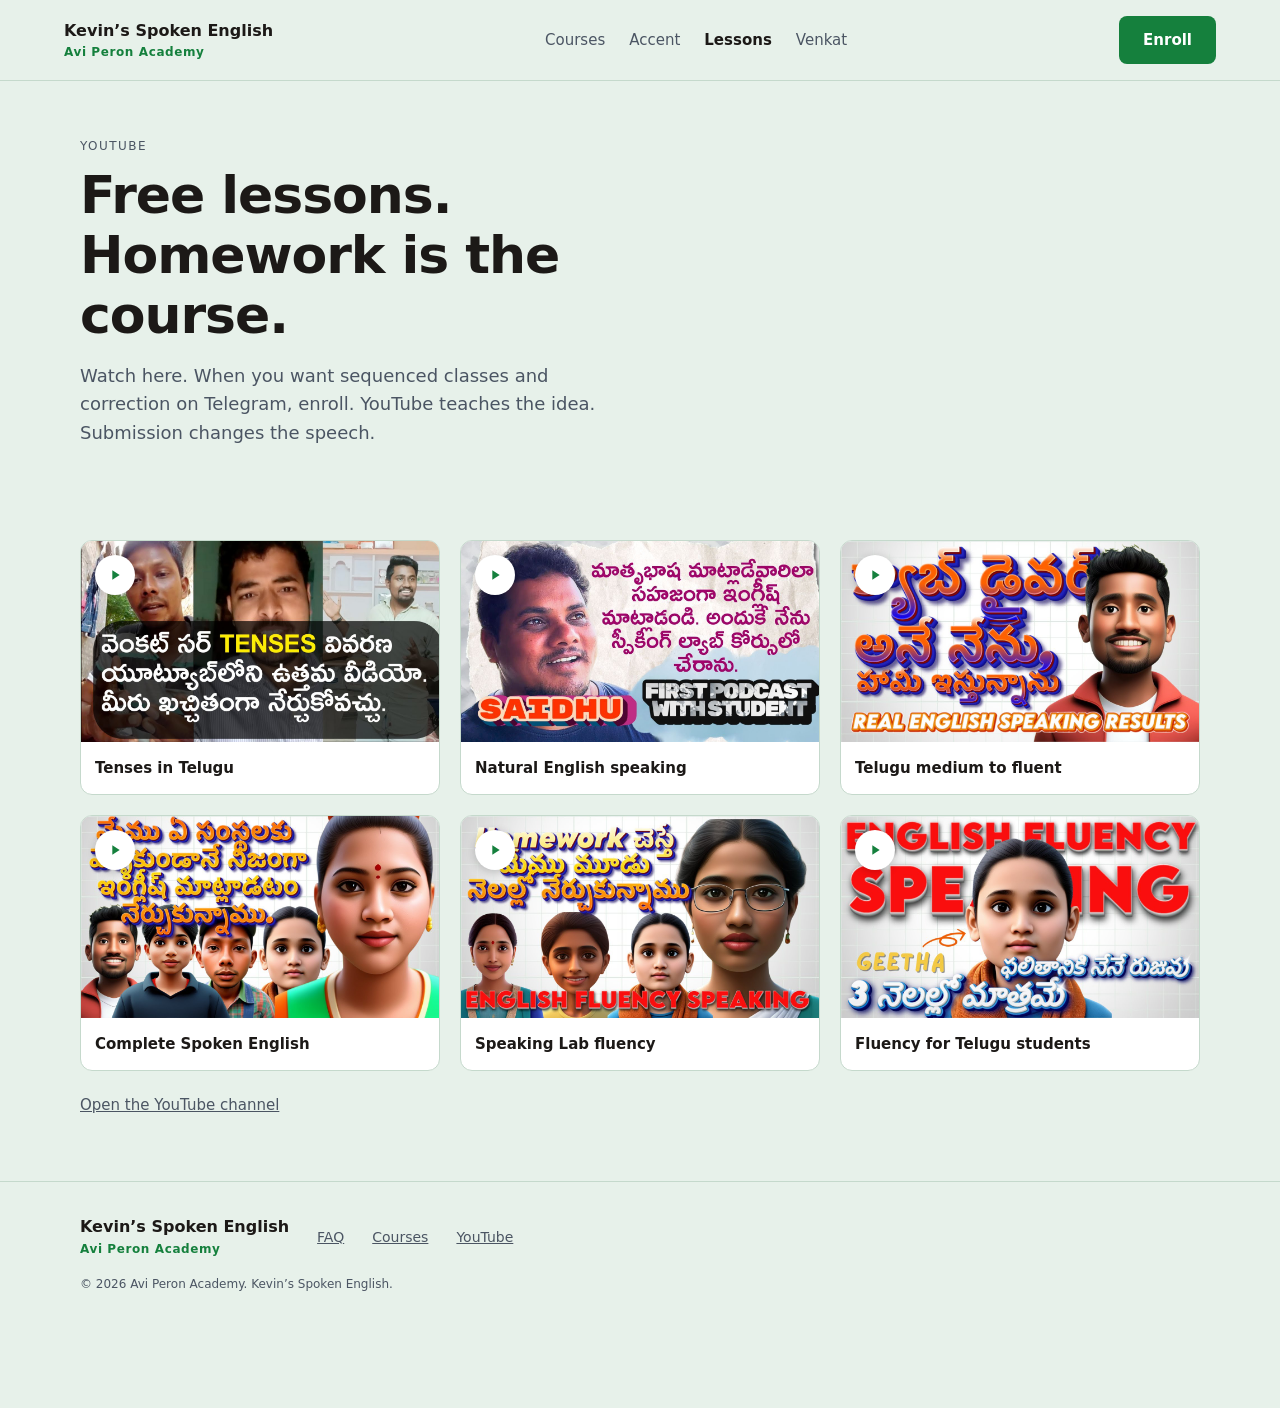
==== cinematic/lessons.html @ ac2fcbd2 "Publish Kevin’s Spoken English site to GitHub Pages. Host the cinematic landing pages from this repo" ====
<!DOCTYPE html>
<html lang="en-IN">
<head>
  <meta charset="UTF-8">
  <meta name="viewport" content="width=device-width, initial-scale=1">
  <title>Free lessons | Kevin's Spoken English</title>
  <meta name="description" content="Free Kevin’s Spoken English lessons on YouTube. Enroll when you want daily homework from Venkat.">
  <link rel="stylesheet" href="styles.css">
</head>
<body>
  <header class="nav">
    <a class="brand" href="index.html"><b>Kevin’s Spoken English</b><span>Avi Peron Academy</span></a>
    <nav class="nav-links">
      <a href="courses.html">Courses</a>
      <a href="accent.html">Accent</a>
      <a class="on" href="lessons.html">Lessons</a>
      <a href="venkat.html">Venkat</a>
    </nav>
    <a class="btn" href="courses.html">Enroll</a>
  </header>
  <main class="wrap">
    <section class="page-hero">
      <p class="eyebrow">YouTube</p>
      <h1>Free lessons. Homework is the course.</h1>
      <p class="lede">Watch here. When you want sequenced classes and correction on Telegram, enroll. YouTube teaches the idea. Submission changes the speech.</p>
    </section>
    <section class="section">
      <div class="yt">
        <a href="https://www.youtube.com/watch?v=aGidbKS23PA">
          <img src="media/yt-tenses.jpg" width="1280" height="720" alt="Tenses in Telugu">
          <span>Tenses in Telugu</span>
        </a>
        <a href="https://www.youtube.com/watch?v=5TQZawKigZc">
          <img src="media/yt-speak.jpg" width="1280" height="720" alt="Natural English speaking">
          <span>Natural English speaking</span>
        </a>
        <a href="https://www.youtube.com/watch?v=8cA1cVAwK2M">
          <img src="media/yt-fluent.jpg" width="1280" height="720" alt="Telugu medium to fluent">
          <span>Telugu medium to fluent</span>
        </a>
        <a href="https://www.youtube.com/watch?v=aSjN8jlffY4">
          <img src="media/yt-course.jpg" width="1280" height="720" alt="Complete Spoken English">
          <span>Complete Spoken English</span>
        </a>
        <a href="https://www.youtube.com/watch?v=JWqylkCuRIQ">
          <img src="media/yt-lab.jpg" width="1280" height="720" alt="Speaking Lab fluency">
          <span>Speaking Lab fluency</span>
        </a>
        <a href="https://www.youtube.com/watch?v=rbrtAsfa5Dc">
          <img src="media/yt-flow.jpg" width="1280" height="720" alt="Fluency for Telugu students">
          <span>Fluency for Telugu students</span>
        </a>
      </div>
      <a class="text-link" href="https://www.youtube.com/c/KevinsSpokenEnglish">Open the YouTube channel</a>
    </section>
  </main>
  <footer class="site-footer">
    <div class="wrap foot">
      <p class="brand"><b>Kevin’s Spoken English</b><span>Avi Peron Academy</span></p>
      <a href="faq.html">FAQ</a>
      <a href="courses.html">Courses</a>
      <a href="https://www.youtube.com/c/KevinsSpokenEnglish">YouTube</a>
    </div>
    <p class="wrap fine">© 2026 Avi Peron Academy. Kevin’s Spoken English.</p>
  </footer>
  <div class="mobile-bar">
    <a class="btn-ghost" href="https://wa.me/919059949657?text=Hi%20Venkat%2C%20I%20want%20to%20enroll%20in%20American%20Accent%20IPA%20Training%20in%20Telugu.">Accent</a>
    <a class="btn" href="https://www.aviperonacademy.com/kevinsspokenenglishinteluguredirect">10-Month Course</a>
  </div>
</body>
</html>
---- cinematic/styles.css ----
:root {
  --bg: #e7f1ea;
  --card: #fff;
  --ink: #1c1917;
  --muted: #4b5563;
  --line: #c5d9cc;
  --fill: #d7eadb;
  --primary: #15803d;
  --primary-hover: #166534;
  --btn: var(--primary);
  --btn-text: #fff;
  --font: system-ui, -apple-system, "Segoe UI", Roboto, "Noto Sans", "Noto Sans Telugu", sans-serif;
}
*, *::before, *::after { box-sizing: border-box; margin: 0; padding: 0; }
html { scroll-behavior: smooth; }
body {
  background: var(--bg);
  color: var(--ink);
  font-family: var(--font);
  line-height: 1.6;
  padding-bottom: 90px;
}
img { display: block; max-width: 100%; height: auto; }
a { color: inherit; }
.wrap { width: min(1120px, calc(100% - 40px)); margin: 0 auto; }

.nav {
  position: sticky; top: 0; z-index: 50;
  display: flex; align-items: center; justify-content: space-between;
  gap: 16px; padding: 16px 5vw;
  background: color-mix(in srgb, var(--bg) 90%, transparent);
  backdrop-filter: blur(12px);
  border-bottom: 1px solid var(--line);
}
.brand { display: flex; flex-direction: column; text-decoration: none; }
.brand b { font-size: 16px; }
.brand span { font-size: 12px; color: var(--primary); font-weight: 700; letter-spacing: 0.05em; }
.nav-links { display: flex; gap: 24px; }
.nav-links a { text-decoration: none; color: var(--muted); font-size: 15px; font-weight: 500; }
.nav-links a.on { color: var(--ink); font-weight: 650; }

.btn, .btn-ghost, .btn-wa, .btn-secondary {
  display: inline-flex; align-items: center; justify-content: center;
  padding: 12px 24px; text-decoration: none; font-weight: 700; font-size: 15px;
  border-radius: 8px;
}
.btn { background: var(--primary); color: #fff; }
.btn:hover { background: var(--primary-hover); }
.btn-wa { background: var(--primary); color: #fff; }
.btn-wa:hover { background: var(--primary-hover); }
.btn-ghost, .btn-secondary {
  border: 1px solid var(--line); background: #fff; color: var(--ink);
}
.btn-row { display: flex; flex-wrap: wrap; gap: 12px; }
.btn-full { width: 100%; }
.text-link { display: inline-block; margin-top: 14px; color: var(--muted); font-size: 15px; }

.hero {
  display: grid; grid-template-columns: 1.1fr 0.9fr;
  gap: 48px; align-items: center;
  padding: 56px 0 40px;
}
.page-hero { padding: 56px 0 8px; }
.badge {
  display: inline-block; padding: 6px 14px; border-radius: 20px;
  background: #f0fdf4; border: 1px solid #bbf7d0;
  color: var(--primary); font-size: 13px; font-weight: 700; margin-bottom: 16px;
}
h1 { font-size: clamp(34px, 4.5vw, 52px); line-height: 1.15; font-weight: 800; letter-spacing: -0.02em; max-width: 18ch; }
h2 { font-size: clamp(26px, 3.2vw, 36px); line-height: 1.2; font-weight: 800; }
h3 { font-size: 20px; margin: 8px 0 10px; }
.lede { color: var(--muted); font-size: 18px; max-width: 48ch; margin: 16px 0 20px; }
.te-sub {
  font-size: 17px; margin: 0 0 28px;
  background: var(--fill); padding: 12px 18px;
  border-left: 4px solid var(--primary); border-radius: 0 8px 8px 0;
}
.hero-media {
  border-radius: 16px; overflow: hidden;
  border: 1px solid var(--line);
  box-shadow: 0 10px 30px rgba(0, 0, 0, 0.06);
}
.hero-media img {
  width: 100%; height: min(560px, 72vh);
  object-fit: cover; object-position: center 18%;
}

.proof { background: #fff; border-top: 1px solid var(--line); border-bottom: 1px solid var(--line); }
.proof-row {
  display: grid; grid-template-columns: repeat(3, 1fr);
  gap: 24px; padding: 28px 0; text-align: center;
}
.proof-row b { display: block; font-size: 28px; font-weight: 800; color: var(--primary); }
.proof-row span { color: var(--muted); font-size: 14px; font-weight: 500; }

.section { padding: 64px 0; }
.band { background: #f4faf6; }
.section-title { text-align: center; max-width: 600px; margin: 0 auto 48px; }
.section-title p { color: var(--muted); font-size: 16px; margin-top: 12px; }
.eyebrow { font-size: 12px; letter-spacing: 0.12em; text-transform: uppercase; color: var(--muted); margin-bottom: 10px; }
.micro { margin-top: 14px; color: var(--muted); font-size: 13px; }

.steps { display: grid; grid-template-columns: repeat(4, 1fr); gap: 16px; }
.step {
  background: var(--card); border: 1px solid var(--line);
  padding: 24px; border-radius: 12px;
}
.step b { display: block; font-size: 12px; font-weight: 800; color: var(--primary); letter-spacing: 0.1em; text-transform: uppercase; margin-bottom: 8px; }
.step h3 { font-size: 18px; margin: 0 0 8px; }
.step p { font-size: 14px; color: var(--muted); }

.paths { display: grid; grid-template-columns: 1fr 1fr; gap: 32px; }
.card {
  background: var(--card); border: 1px solid var(--line);
  border-radius: 16px; padding: 36px;
  display: flex; flex-direction: column; justify-content: space-between;
  position: relative;
}
.card.featured { border: 2px solid var(--primary); }
.tag {
  position: absolute; top: 16px; right: 16px;
  background: #f0fdf4; color: var(--primary); border: 1px solid #bbf7d0;
  font-size: 11px; font-weight: 800; padding: 4px 10px; border-radius: 12px; text-transform: uppercase;
}
.price { font-size: 24px; font-weight: 800; margin: 16px 0; }
.price span { margin: 0; font-size: 14px; font-weight: 400; color: var(--muted); }
.card .lede { font-size: 15px; margin: 0; }
.card ul { list-style: none; margin: 20px 0 28px; }
.card li { font-size: 15px; color: var(--muted); margin-bottom: 10px; padding-left: 22px; position: relative; }
.card li::before { content: "✓"; position: absolute; left: 0; color: var(--primary); font-weight: 700; }

.yt {
  display: grid; grid-template-columns: repeat(3, 1fr);
  gap: 20px; margin: 0 0 8px;
}
.yt a {
  position: relative; text-decoration: none; background: var(--card);
  border: 1px solid var(--line); border-radius: 12px; overflow: hidden;
}
.yt img { width: 100%; aspect-ratio: 16 / 9; object-fit: cover; }
.yt a::after {
  content: ""; position: absolute; left: 14px; top: 14px;
  width: 40px; height: 40px; border-radius: 50%;
  background: #fff url("data:image/svg+xml,%3Csvg xmlns='http://www.w3.org/2000/svg' viewBox='0 0 24 24'%3E%3Cpath fill='%2315803d' d='M8 5v14l11-7z'/%3E%3C/svg%3E") center/16px no-repeat;
  box-shadow: 0 2px 10px rgba(0,0,0,.2);
}
.yt span { display: block; padding: 14px; font-size: 15px; font-weight: 600; }

.who { display: grid; grid-template-columns: 0.7fr 1.3fr; gap: 40px; align-items: center; }
.who img { width: 100%; aspect-ratio: 4 / 5; object-fit: cover; object-position: center top; border-radius: 16px; }

.method { display: grid; grid-template-columns: 1fr 1fr; gap: 20px; margin-top: 28px; }
.method div { padding: 22px; border: 1px solid var(--line); border-radius: 12px; background: var(--card); }

.social { display: flex; flex-wrap: wrap; gap: 12px; margin-top: 20px; }
.social a {
  padding: 10px 16px; border: 1px solid var(--line); text-decoration: none; font-size: 15px; border-radius: 8px; background: #fff;
}

.faq { max-width: 800px; margin: 0 auto; }
details {
  background: var(--card); border: 1px solid var(--line);
  border-radius: 8px; margin-bottom: 12px; padding: 18px 24px;
}
details summary {
  cursor: pointer; font-weight: 700; font-size: 16px; list-style: none;
  display: flex; justify-content: space-between; align-items: center; gap: 12px;
}
details summary::-webkit-details-marker { display: none; }
details summary::after { content: "+"; font-size: 20px; color: var(--primary); }
details[open] summary::after { content: "−"; }
details p { margin-top: 12px; color: var(--muted); font-size: 15px; }

.site-footer { border-top: 1px solid var(--line); padding: 32px 0 24px; }
.foot { display: flex; flex-wrap: wrap; gap: 16px 28px; align-items: center; }
.foot a { color: var(--muted); font-size: 14px; }
.fine { margin-top: 16px; color: var(--muted); font-size: 12px; }

.mobile-bar {
  display: none; position: fixed; left: 0; right: 0; bottom: 0; z-index: 100;
  gap: 12px; padding: 12px 16px calc(12px + env(safe-area-inset-bottom));
  background: color-mix(in srgb, #fff 95%, transparent);
  backdrop-filter: blur(10px);
  border-top: 1px solid var(--line);
}
.mobile-bar .btn, .mobile-bar .btn-ghost, .mobile-bar .btn-wa, .mobile-bar .btn-secondary { flex: 1; padding: 10px; font-size: 13px; }

@media (max-width: 860px) {
  .hero, .who, .proof-row, .yt, .paths, .method, .steps { grid-template-columns: 1fr; }
  .hero { padding-top: 32px; }
  .hero-media img { height: 420px; }
  .nav-links { display: none; }
  .mobile-bar { display: flex; }
  .yt { grid-template-columns: 1fr 1fr; }
}
@media (max-width: 520px) {
  .yt { grid-template-columns: 1fr; }
}
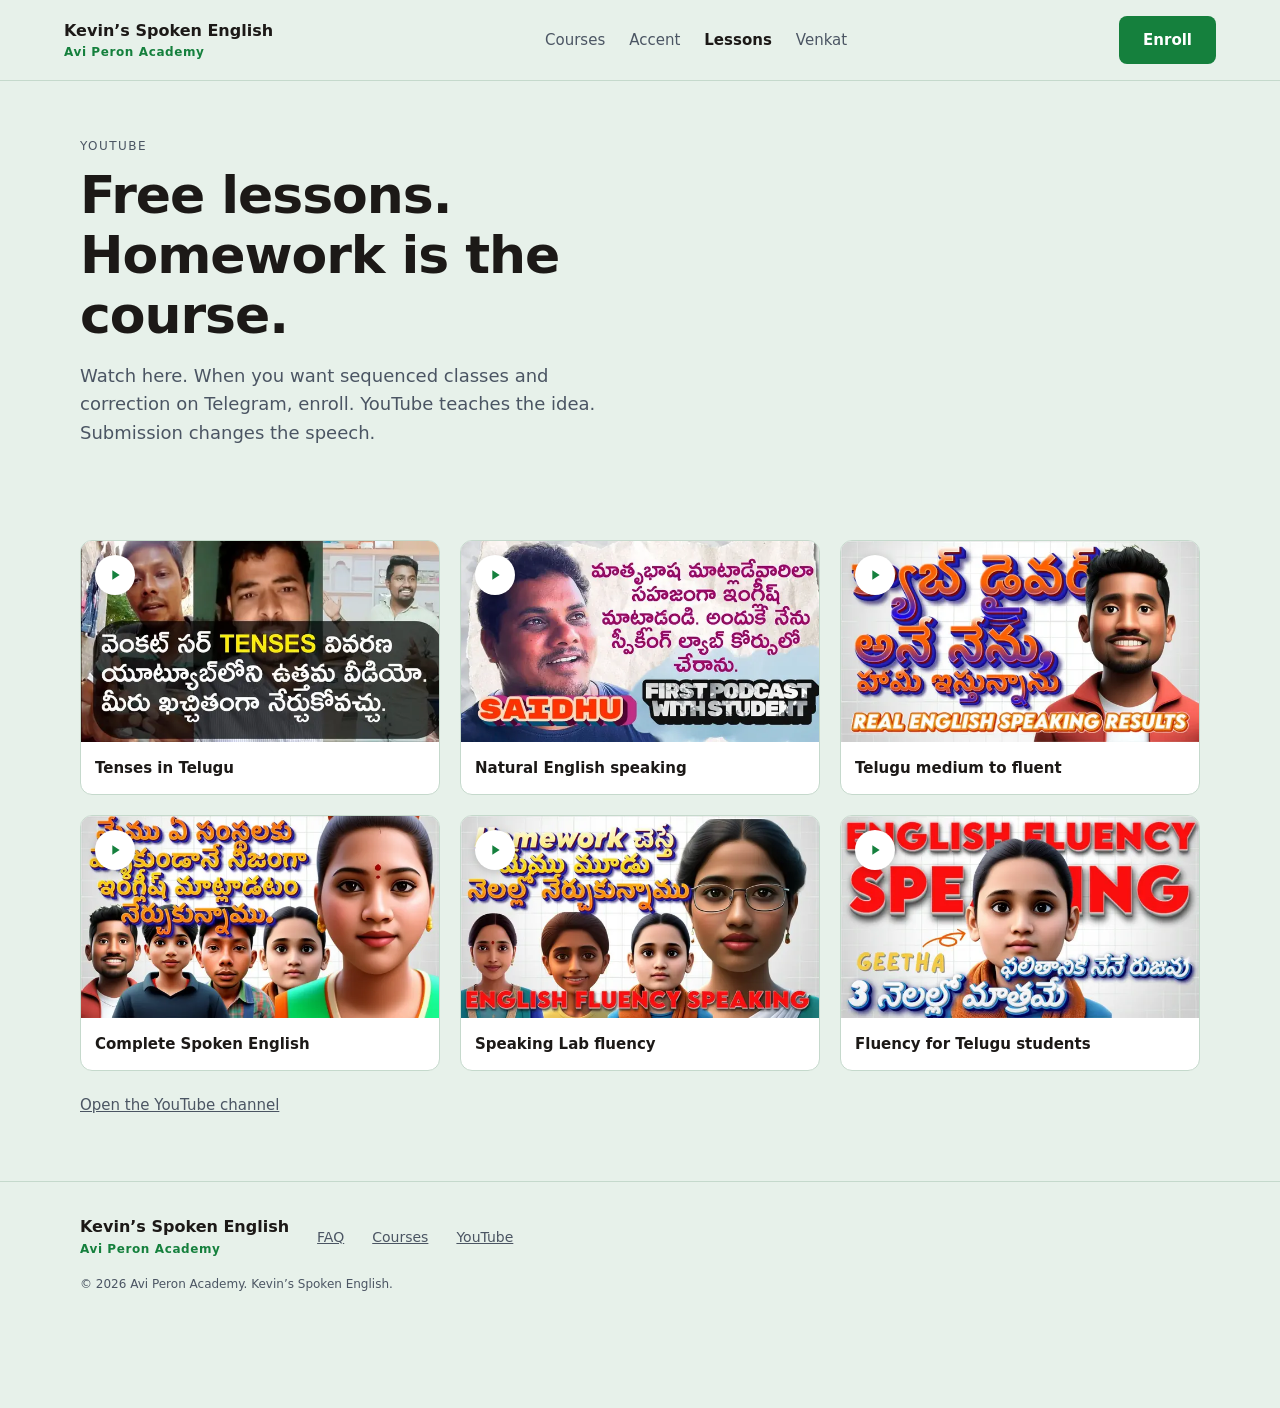
==== commit c3fbb516: "Compress images so the demo landing page can pass a 90+ mobile PageSpeed score. WebP plus lazy-loadi" ====
--- a/cinematic/lessons.html
+++ b/cinematic/lessons.html
@@ -27,27 +27,27 @@
     <section class="section">
       <div class="yt">
         <a href="https://www.youtube.com/watch?v=aGidbKS23PA">
-          <img src="media/yt-tenses.jpg" width="1280" height="720" alt="Tenses in Telugu">
+          <img src="media/yt-tenses.webp" width="640" height="360" alt="Tenses in Telugu">
           <span>Tenses in Telugu</span>
         </a>
         <a href="https://www.youtube.com/watch?v=5TQZawKigZc">
-          <img src="media/yt-speak.jpg" width="1280" height="720" alt="Natural English speaking">
+          <img src="media/yt-speak.webp" width="640" height="360" alt="Natural English speaking" loading="lazy">
           <span>Natural English speaking</span>
         </a>
         <a href="https://www.youtube.com/watch?v=8cA1cVAwK2M">
-          <img src="media/yt-fluent.jpg" width="1280" height="720" alt="Telugu medium to fluent">
+          <img src="media/yt-fluent.webp" width="640" height="360" alt="Telugu medium to fluent" loading="lazy">
           <span>Telugu medium to fluent</span>
         </a>
         <a href="https://www.youtube.com/watch?v=aSjN8jlffY4">
-          <img src="media/yt-course.jpg" width="1280" height="720" alt="Complete Spoken English">
+          <img src="media/yt-course.webp" width="640" height="360" alt="Complete Spoken English" loading="lazy">
           <span>Complete Spoken English</span>
         </a>
         <a href="https://www.youtube.com/watch?v=JWqylkCuRIQ">
-          <img src="media/yt-lab.jpg" width="1280" height="720" alt="Speaking Lab fluency">
+          <img src="media/yt-lab.webp" width="640" height="360" alt="Speaking Lab fluency" loading="lazy">
           <span>Speaking Lab fluency</span>
         </a>
         <a href="https://www.youtube.com/watch?v=rbrtAsfa5Dc">
-          <img src="media/yt-flow.jpg" width="1280" height="720" alt="Fluency for Telugu students">
+          <img src="media/yt-flow.webp" width="640" height="360" alt="Fluency for Telugu students" loading="lazy">
           <span>Fluency for Telugu students</span>
         </a>
       </div>
--- a/cinematic/styles.css
+++ b/cinematic/styles.css
@@ -28,8 +28,7 @@
   position: sticky; top: 0; z-index: 50;
   display: flex; align-items: center; justify-content: space-between;
   gap: 16px; padding: 16px 5vw;
-  background: color-mix(in srgb, var(--bg) 90%, transparent);
-  backdrop-filter: blur(12px);
+  background: var(--bg);
   border-bottom: 1px solid var(--line);
 }
 .brand { display: flex; flex-direction: column; text-decoration: none; }
